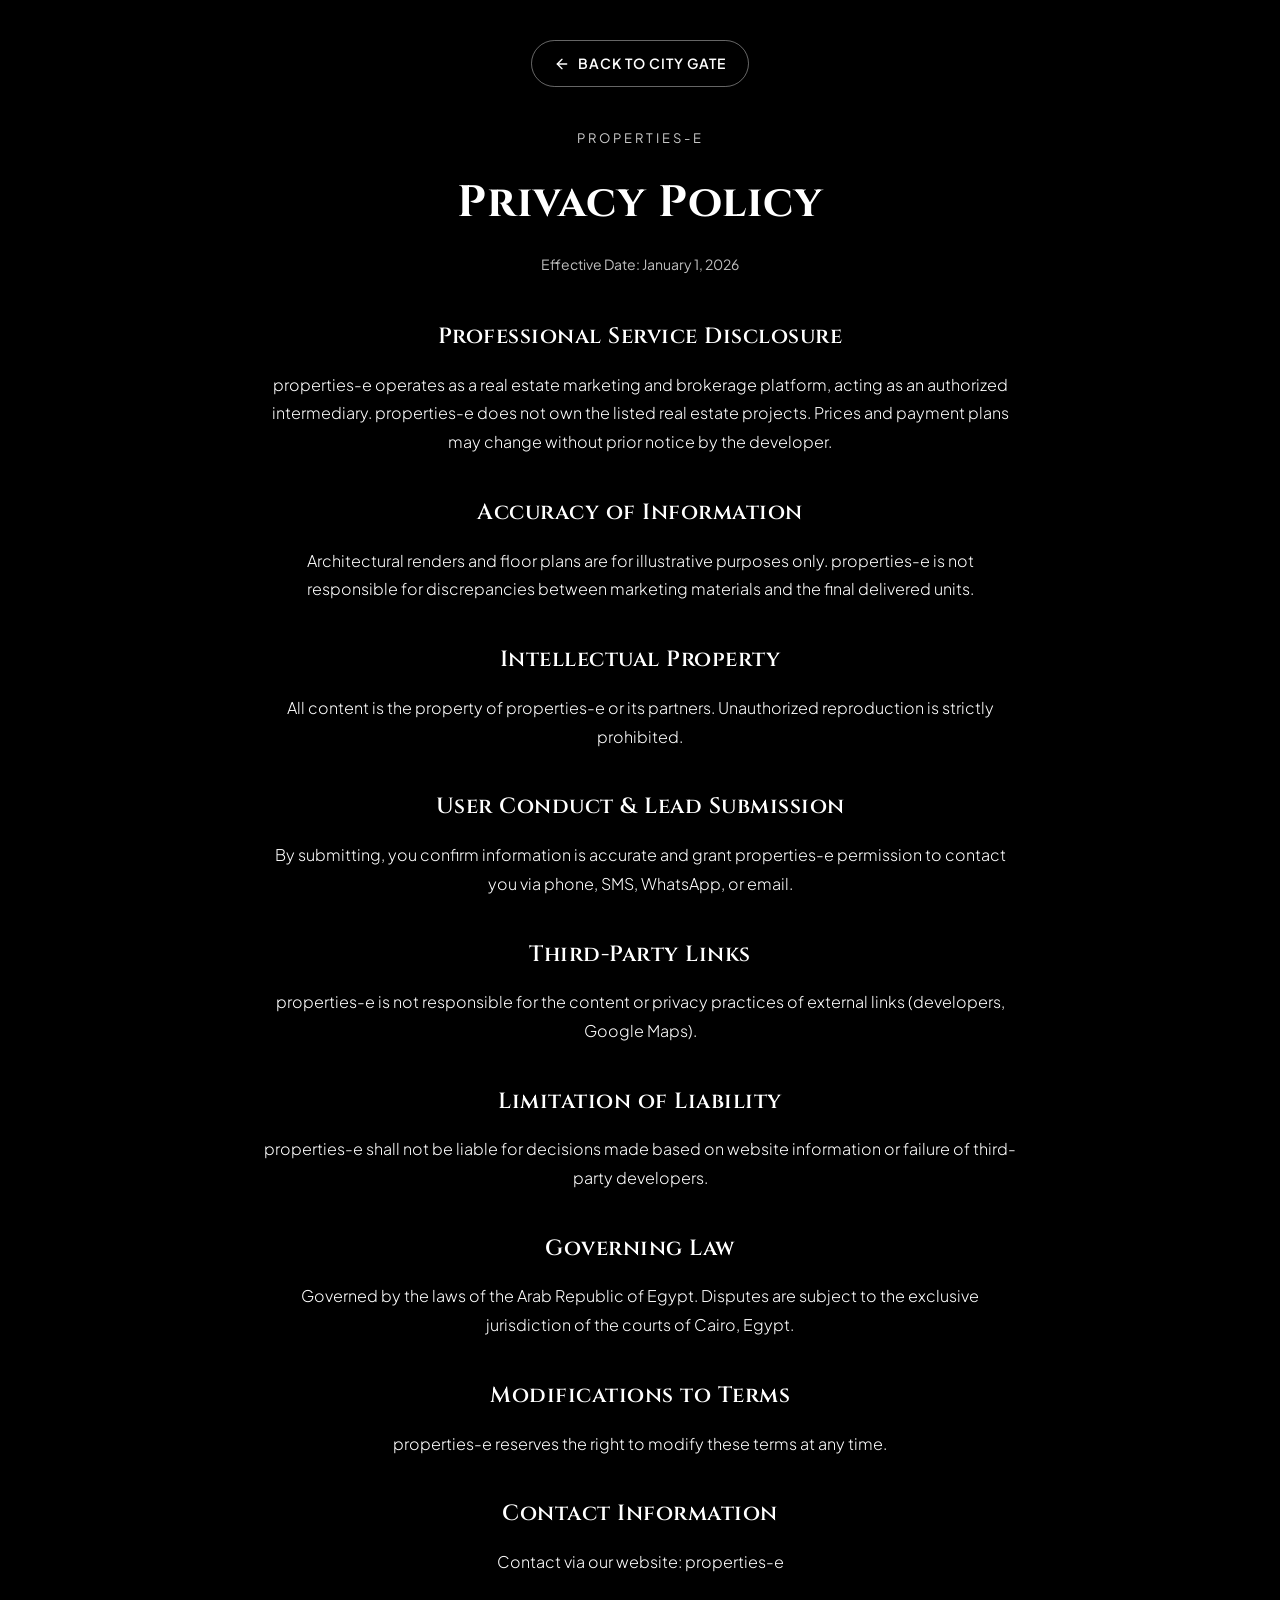
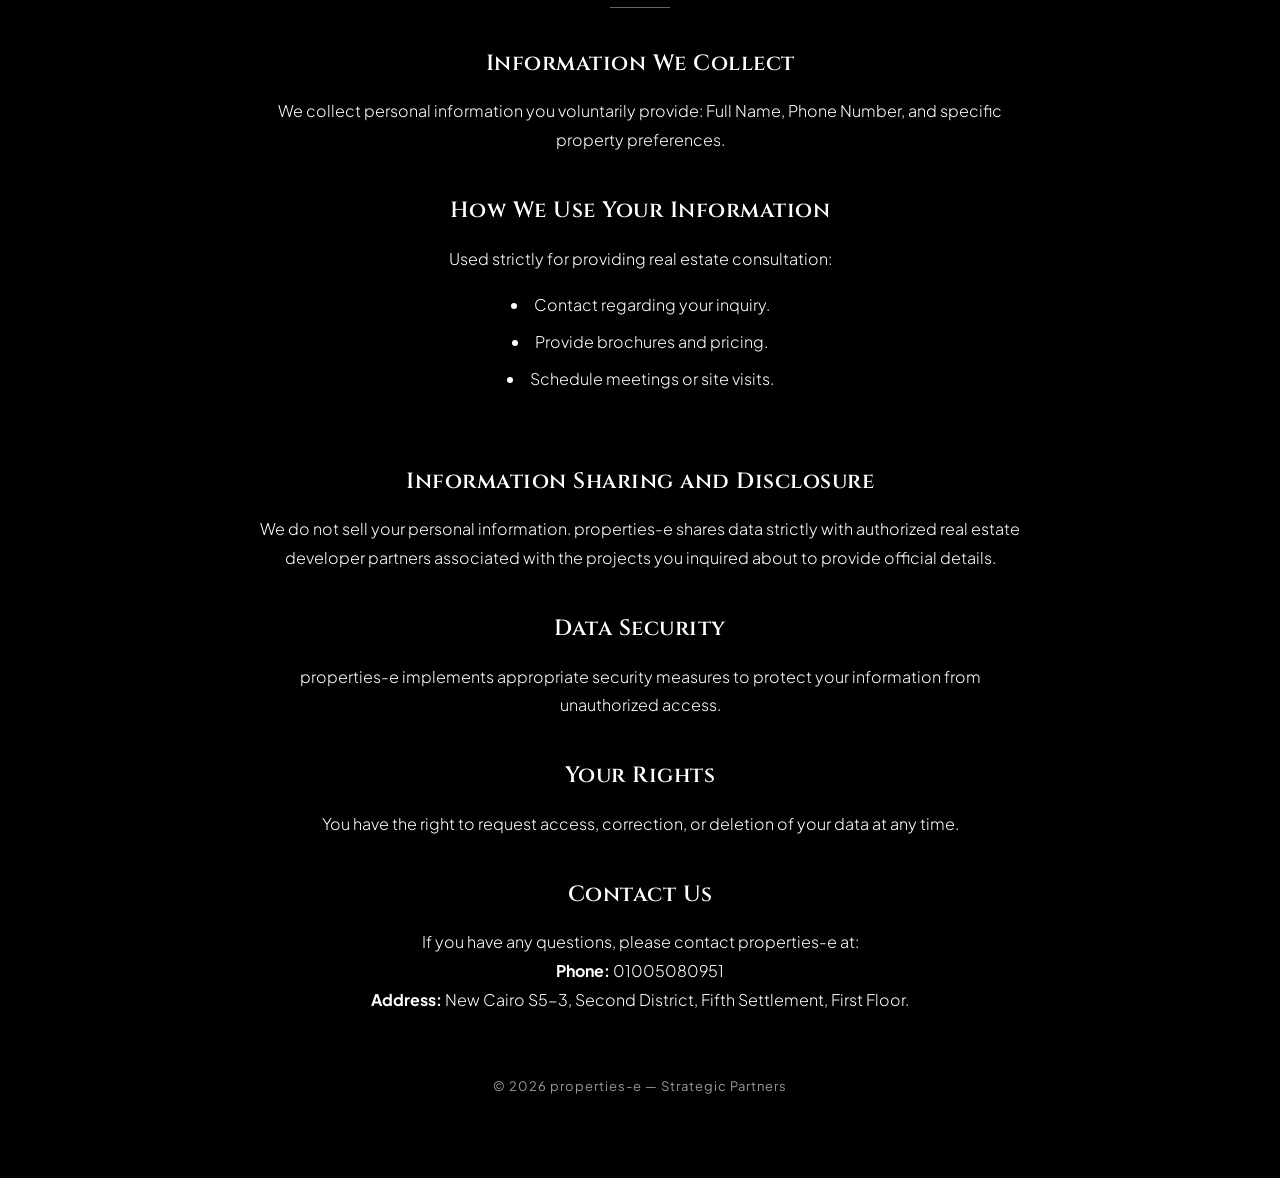
==== privacy.html @ fb1d0a05 "Add standalone legal pages (Terms & Conditions and Privacy Policy)" ====
<!DOCTYPE html>
<html lang="en">
<head>
  <meta charset="UTF-8">
  <meta name="viewport" content="width=device-width, initial-scale=1.0">
  <title>Privacy Policy — properties-e</title>
  <link rel="preconnect" href="https://fonts.googleapis.com">
  <link rel="preconnect" href="https://fonts.gstatic.com" crossorigin>
  <link href="https://fonts.googleapis.com/css2?family=Cinzel:wght@500;700&family=Plus+Jakarta+Sans:wght@300;400;500;600;700&display=swap" rel="stylesheet">
  <style>
    * {
      box-sizing: border-box;
      margin: 0;
      padding: 0;
    }
    body {
      background-color: #000000;
      color: #ffffff;
      font-family: 'Plus Jakarta Sans', -apple-system, BlinkMacSystemFont, 'Segoe UI', Roboto, sans-serif;
      line-height: 1.8;
      min-height: 100vh;
      padding: 40px 20px 80px 20px;
      display: flex;
      flex-direction: column;
      align-items: center;
      justify-content: flex-start;
      -webkit-font-smoothing: antialiased;
    }
    .legal-container {
      max-width: 820px;
      width: 100%;
      margin: 0 auto;
      text-align: center;
    }
    .back-nav {
      margin-bottom: 40px;
      display: inline-block;
    }
    .back-btn {
      display: inline-flex;
      align-items: center;
      gap: 8px;
      color: #ffffff;
      text-decoration: none;
      font-size: 14px;
      font-weight: 600;
      letter-spacing: 1px;
      text-transform: uppercase;
      padding: 10px 22px;
      border: 1px solid rgba(255, 255, 255, 0.4);
      border-radius: 30px;
      transition: all 0.3s ease;
      background: transparent;
    }
    .back-btn:hover {
      background: #ffffff;
      color: #000000;
      border-color: #ffffff;
    }
    .brand-mark {
      font-size: 13px;
      letter-spacing: 3px;
      text-transform: uppercase;
      color: #ffffff;
      opacity: 0.8;
      margin-bottom: 12px;
    }
    h1 {
      font-family: 'Cinzel', serif;
      font-size: clamp(32px, 5vw, 44px);
      font-weight: 700;
      color: #ffffff;
      margin-bottom: 10px;
      letter-spacing: 1px;
    }
    .date-stamp {
      font-size: 14px;
      color: #ffffff;
      opacity: 0.75;
      margin-bottom: 40px;
    }
    .legal-body {
      text-align: center;
    }
    h2 {
      font-family: 'Cinzel', serif;
      font-size: 22px;
      font-weight: 600;
      color: #ffffff;
      margin-top: 36px;
      margin-bottom: 14px;
      letter-spacing: 0.5px;
    }
    p {
      color: #ffffff;
      font-size: 16px;
      margin-bottom: 18px;
      font-weight: 300;
      max-width: 760px;
      margin-left: auto;
      margin-right: auto;
    }
    ul {
      list-style-position: inside;
      margin-bottom: 24px;
      padding: 0;
      display: inline-block;
      text-align: center;
    }
    li {
      color: #ffffff;
      font-size: 16px;
      margin-bottom: 8px;
      font-weight: 300;
    }
    .divider {
      width: 60px;
      height: 1px;
      background: rgba(255, 255, 255, 0.4);
      margin: 30px auto;
    }
    .footer-note {
      margin-top: 60px;
      font-size: 13px;
      opacity: 0.6;
      letter-spacing: 1px;
    }
    @media (max-width: 600px) {
      body {
        padding: 30px 16px 60px 16px;
      }
      p, li {
        font-size: 15px;
      }
      h2 {
        font-size: 19px;
      }
    }
  </style>
</head>
<body>
  <div class="legal-container">
    <div class="back-nav">
      <a href="index.html" class="back-btn">
        <svg width="16" height="16" viewBox="0 0 24 24" fill="none" stroke="currentColor" stroke-width="2" stroke-linecap="round" stroke-linejoin="round">
          <line x1="19" y1="12" x2="5" y2="12"></line>
          <polyline points="12 19 5 12 12 5"></polyline>
        </svg>
        Back to City Gate
      </a>
    </div>

    <div class="brand-mark">properties-e</div>
    <h1>Privacy Policy</h1>
    <div class="date-stamp">Effective Date: January 1, 2026</div>

    <div class="legal-body">
      <h2>Professional Service Disclosure</h2>
      <p>properties-e operates as a real estate marketing and brokerage platform, acting as an authorized intermediary. properties-e does not own the listed real estate projects. Prices and payment plans may change without prior notice by the developer.</p>

      <h2>Accuracy of Information</h2>
      <p>Architectural renders and floor plans are for illustrative purposes only. properties-e is not responsible for discrepancies between marketing materials and the final delivered units.</p>

      <h2>Intellectual Property</h2>
      <p>All content is the property of properties-e or its partners. Unauthorized reproduction is strictly prohibited.</p>

      <h2>User Conduct & Lead Submission</h2>
      <p>By submitting, you confirm information is accurate and grant properties-e permission to contact you via phone, SMS, WhatsApp, or email.</p>

      <h2>Third-Party Links</h2>
      <p>properties-e is not responsible for the content or privacy practices of external links (developers, Google Maps).</p>

      <h2>Limitation of Liability</h2>
      <p>properties-e shall not be liable for decisions made based on website information or failure of third-party developers.</p>

      <h2>Governing Law</h2>
      <p>Governed by the laws of the Arab Republic of Egypt. Disputes are subject to the exclusive jurisdiction of the courts of Cairo, Egypt.</p>

      <h2>Modifications to Terms</h2>
      <p>properties-e reserves the right to modify these terms at any time.</p>

      <h2>Contact Information</h2>
      <p>Contact via our website: properties-e</p>

      <div class="divider"></div>

      <h2>Information We Collect</h2>
      <p>We collect personal information you voluntarily provide: Full Name, Phone Number, and specific property preferences.</p>

      <h2>How We Use Your Information</h2>
      <p>Used strictly for providing real estate consultation:</p>
      <ul>
        <li>Contact regarding your inquiry.</li>
        <li>Provide brochures and pricing.</li>
        <li>Schedule meetings or site visits.</li>
      </ul>

      <h2>Information Sharing and Disclosure</h2>
      <p>We do not sell your personal information. properties-e shares data strictly with authorized real estate developer partners associated with the projects you inquired about to provide official details.</p>

      <h2>Data Security</h2>
      <p>properties-e implements appropriate security measures to protect your information from unauthorized access.</p>

      <h2>Your Rights</h2>
      <p>You have the right to request access, correction, or deletion of your data at any time.</p>

      <h2>Contact Us</h2>
      <p>If you have any questions, please contact properties-e at:<br>
      <strong>Phone:</strong> 01005080951<br>
      <strong>Address:</strong> New Cairo S5-3, Second District, Fifth Settlement, First Floor.</p>
    </div>

    <div class="footer-note">
      &copy; 2026 properties-e &mdash; Strategic Partners
    </div>
  </div>
</body>
</html>
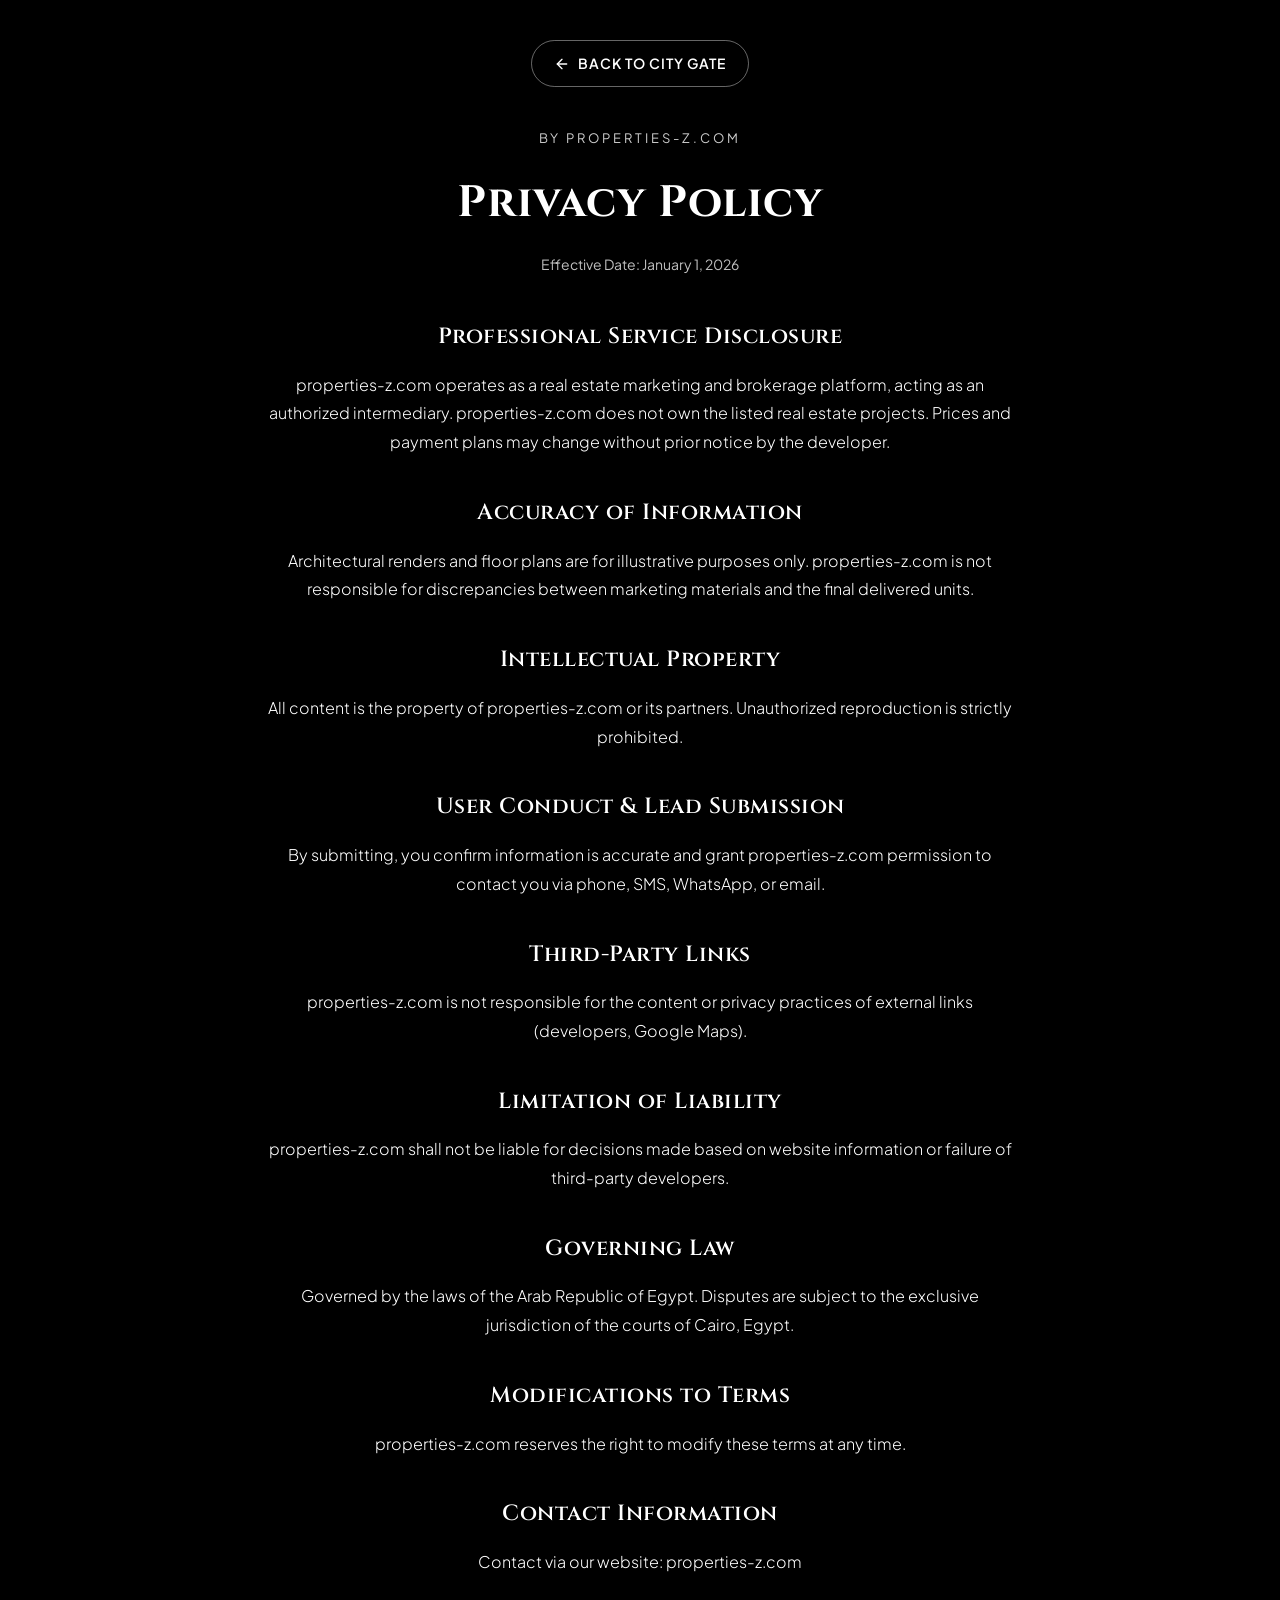
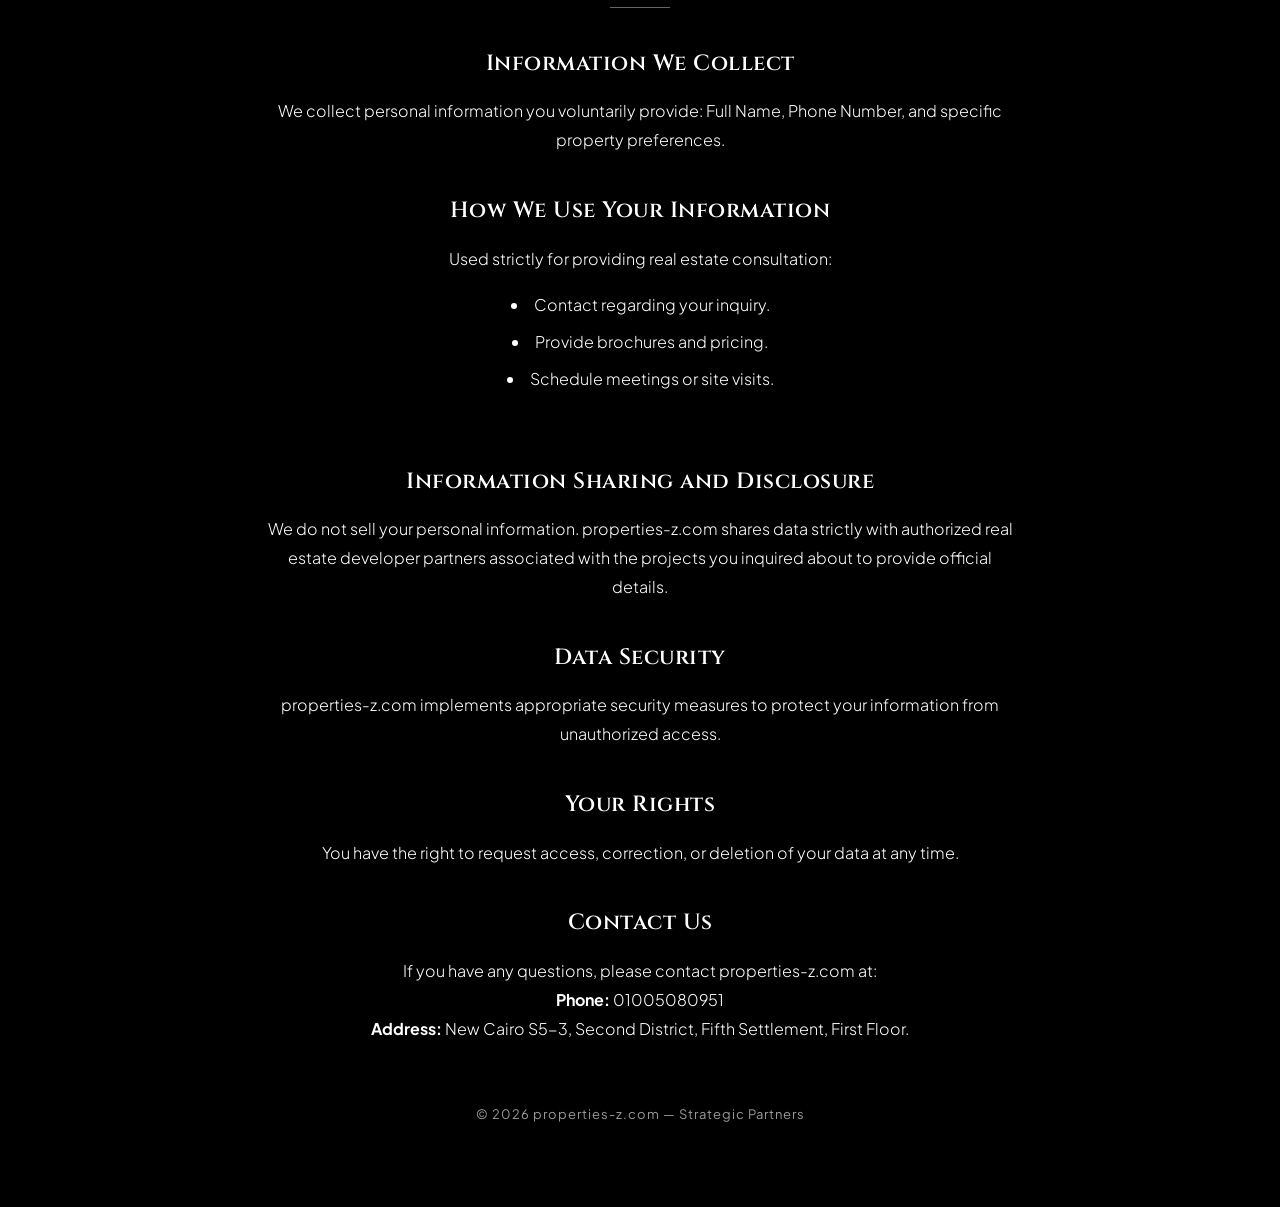
==== commit 02a8a55f: "fix: rebrand City Gate to properties-z.com" ====
--- a/privacy.html
+++ b/privacy.html
@@ -3,7 +3,7 @@
 <head>
   <meta charset="UTF-8">
   <meta name="viewport" content="width=device-width, initial-scale=1.0">
-  <title>Privacy Policy — properties-e</title>
+  <title>Privacy Policy — properties-z.com</title>
   <link rel="preconnect" href="https://fonts.googleapis.com">
   <link rel="preconnect" href="https://fonts.gstatic.com" crossorigin>
   <link href="https://fonts.googleapis.com/css2?family=Cinzel:wght@500;700&family=Plus+Jakarta+Sans:wght@300;400;500;600;700&display=swap" rel="stylesheet">
@@ -150,37 +150,37 @@
       </a>
     </div>
 
-    <div class="brand-mark">properties-e</div>
+    <div class="brand-mark">By properties-z.com</div>
     <h1>Privacy Policy</h1>
     <div class="date-stamp">Effective Date: January 1, 2026</div>
 
     <div class="legal-body">
       <h2>Professional Service Disclosure</h2>
-      <p>properties-e operates as a real estate marketing and brokerage platform, acting as an authorized intermediary. properties-e does not own the listed real estate projects. Prices and payment plans may change without prior notice by the developer.</p>
+      <p>properties-z.com operates as a real estate marketing and brokerage platform, acting as an authorized intermediary. properties-z.com does not own the listed real estate projects. Prices and payment plans may change without prior notice by the developer.</p>
 
       <h2>Accuracy of Information</h2>
-      <p>Architectural renders and floor plans are for illustrative purposes only. properties-e is not responsible for discrepancies between marketing materials and the final delivered units.</p>
+      <p>Architectural renders and floor plans are for illustrative purposes only. properties-z.com is not responsible for discrepancies between marketing materials and the final delivered units.</p>
 
       <h2>Intellectual Property</h2>
-      <p>All content is the property of properties-e or its partners. Unauthorized reproduction is strictly prohibited.</p>
+      <p>All content is the property of properties-z.com or its partners. Unauthorized reproduction is strictly prohibited.</p>
 
       <h2>User Conduct & Lead Submission</h2>
-      <p>By submitting, you confirm information is accurate and grant properties-e permission to contact you via phone, SMS, WhatsApp, or email.</p>
+      <p>By submitting, you confirm information is accurate and grant properties-z.com permission to contact you via phone, SMS, WhatsApp, or email.</p>
 
       <h2>Third-Party Links</h2>
-      <p>properties-e is not responsible for the content or privacy practices of external links (developers, Google Maps).</p>
+      <p>properties-z.com is not responsible for the content or privacy practices of external links (developers, Google Maps).</p>
 
       <h2>Limitation of Liability</h2>
-      <p>properties-e shall not be liable for decisions made based on website information or failure of third-party developers.</p>
+      <p>properties-z.com shall not be liable for decisions made based on website information or failure of third-party developers.</p>
 
       <h2>Governing Law</h2>
       <p>Governed by the laws of the Arab Republic of Egypt. Disputes are subject to the exclusive jurisdiction of the courts of Cairo, Egypt.</p>
 
       <h2>Modifications to Terms</h2>
-      <p>properties-e reserves the right to modify these terms at any time.</p>
+      <p>properties-z.com reserves the right to modify these terms at any time.</p>
 
       <h2>Contact Information</h2>
-      <p>Contact via our website: properties-e</p>
+      <p>Contact via our website: properties-z.com</p>
 
       <div class="divider"></div>
 
@@ -196,22 +196,22 @@
       </ul>
 
       <h2>Information Sharing and Disclosure</h2>
-      <p>We do not sell your personal information. properties-e shares data strictly with authorized real estate developer partners associated with the projects you inquired about to provide official details.</p>
+      <p>We do not sell your personal information. properties-z.com shares data strictly with authorized real estate developer partners associated with the projects you inquired about to provide official details.</p>
 
       <h2>Data Security</h2>
-      <p>properties-e implements appropriate security measures to protect your information from unauthorized access.</p>
+      <p>properties-z.com implements appropriate security measures to protect your information from unauthorized access.</p>
 
       <h2>Your Rights</h2>
       <p>You have the right to request access, correction, or deletion of your data at any time.</p>
 
       <h2>Contact Us</h2>
-      <p>If you have any questions, please contact properties-e at:<br>
+      <p>If you have any questions, please contact properties-z.com at:<br>
       <strong>Phone:</strong> 01005080951<br>
       <strong>Address:</strong> New Cairo S5-3, Second District, Fifth Settlement, First Floor.</p>
     </div>
 
     <div class="footer-note">
-      &copy; 2026 properties-e &mdash; Strategic Partners
+      &copy; 2026 properties-z.com &mdash; Strategic Partners
     </div>
   </div>
 </body>
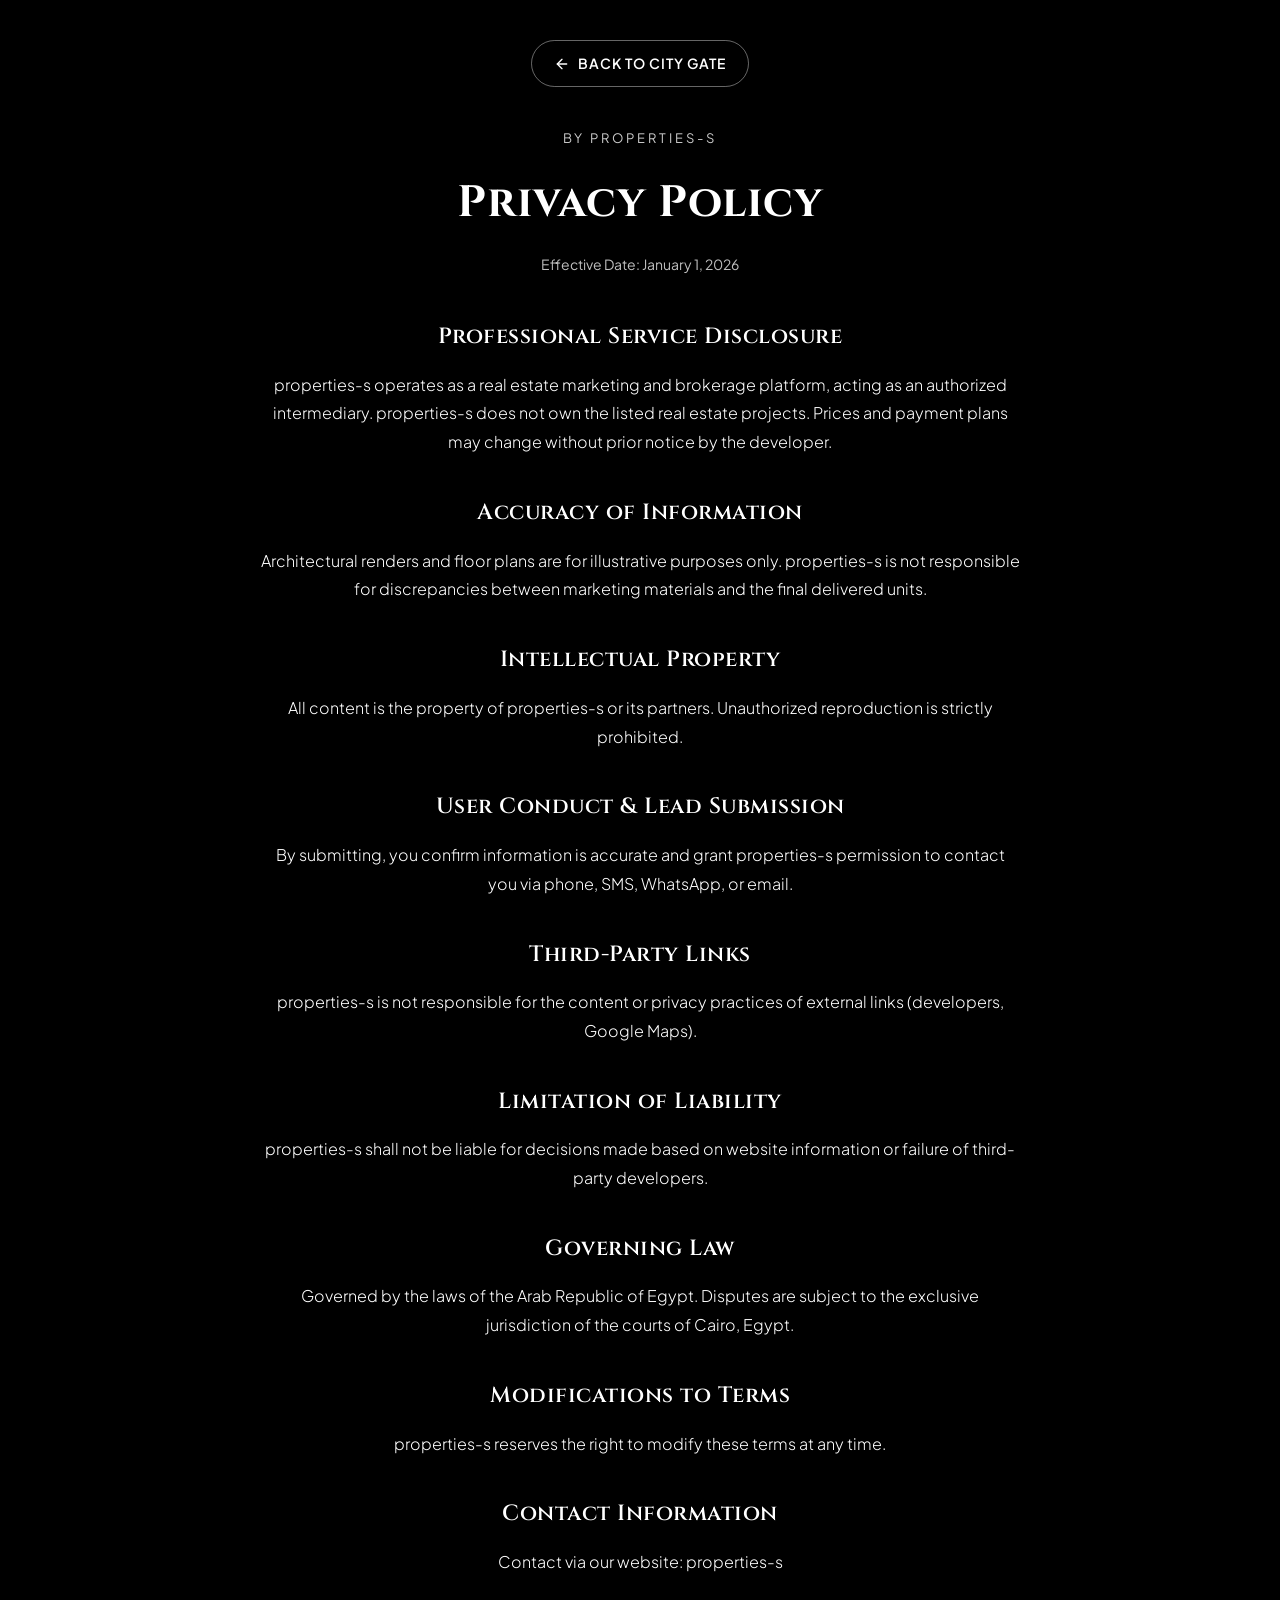
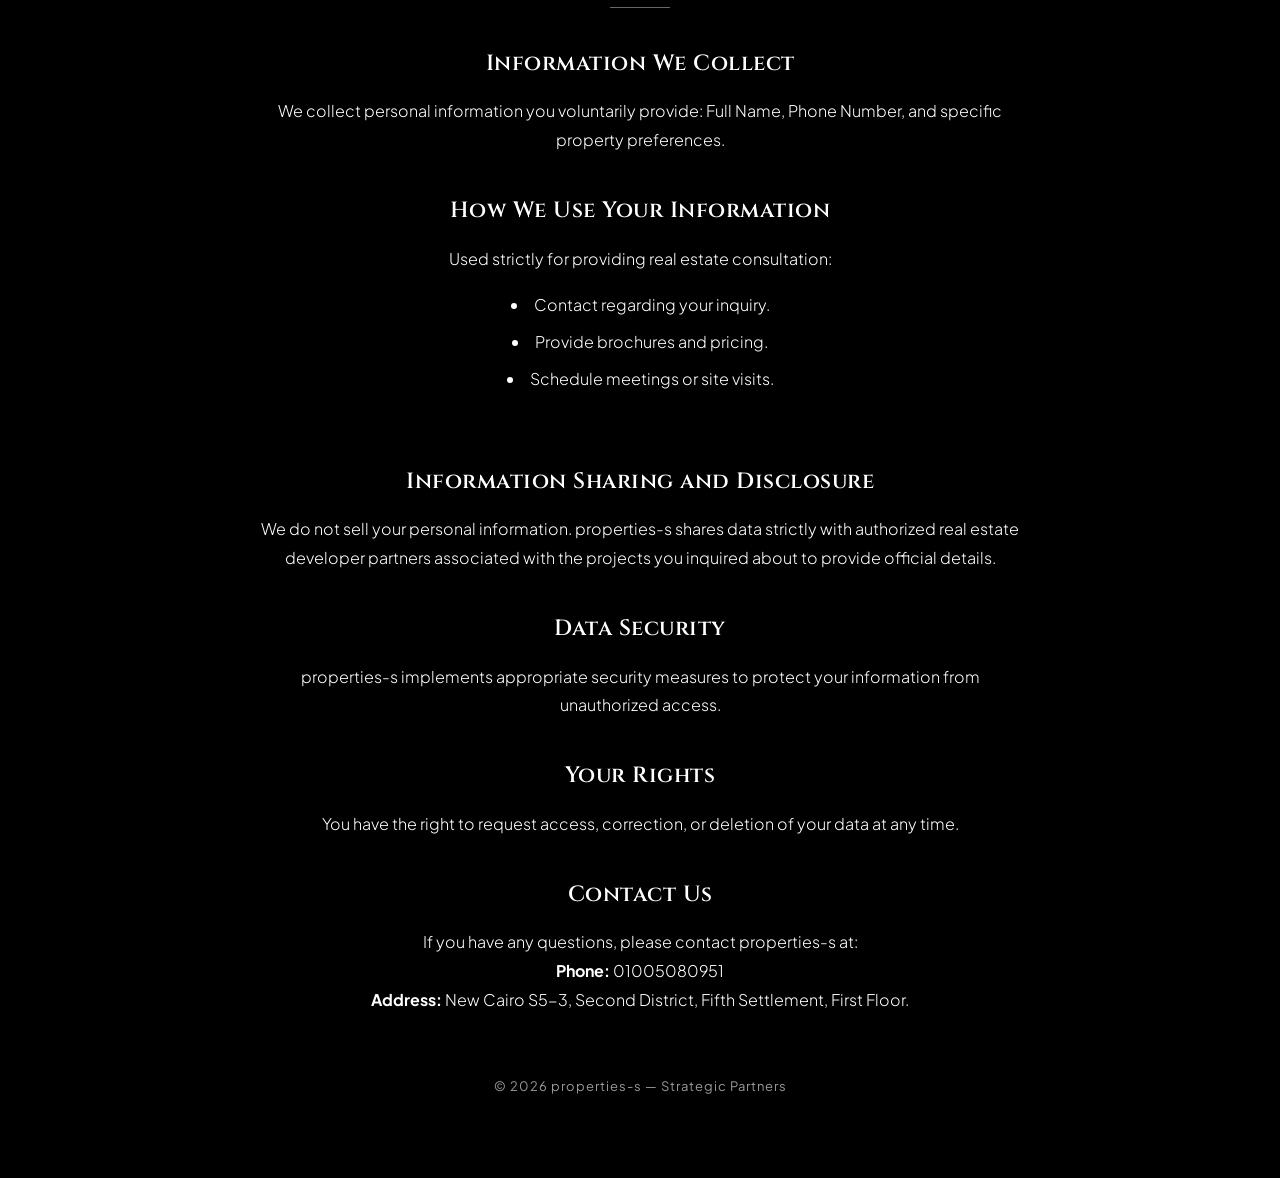
==== commit 9dbd0d92: "fix: rebrand all references from properties-z.com to properties-s" ====
--- a/privacy.html
+++ b/privacy.html
@@ -1,9 +1,19 @@
 <!DOCTYPE html>
 <html lang="en">
 <head>
+  <!-- Google tag (gtag.js) -->
+  <script async src="https://www.googletagmanager.com/gtag/js?id=G-9KWPXXF2JB"></script>
+  <script>
+    window.dataLayer = window.dataLayer || [];
+    function gtag(){dataLayer.push(arguments);}
+    gtag('js', new Date());
+
+    gtag('config', 'G-9KWPXXF2JB');
+  </script>
+
   <meta charset="UTF-8">
   <meta name="viewport" content="width=device-width, initial-scale=1.0">
-  <title>Privacy Policy — properties-z.com</title>
+  <title>Privacy Policy — properties-s</title>
   <link rel="preconnect" href="https://fonts.googleapis.com">
   <link rel="preconnect" href="https://fonts.gstatic.com" crossorigin>
   <link href="https://fonts.googleapis.com/css2?family=Cinzel:wght@500;700&family=Plus+Jakarta+Sans:wght@300;400;500;600;700&display=swap" rel="stylesheet">
@@ -150,37 +160,37 @@
       </a>
     </div>
 
-    <div class="brand-mark">By properties-z.com</div>
+    <div class="brand-mark">By properties-s</div>
     <h1>Privacy Policy</h1>
     <div class="date-stamp">Effective Date: January 1, 2026</div>
 
     <div class="legal-body">
       <h2>Professional Service Disclosure</h2>
-      <p>properties-z.com operates as a real estate marketing and brokerage platform, acting as an authorized intermediary. properties-z.com does not own the listed real estate projects. Prices and payment plans may change without prior notice by the developer.</p>
+      <p>properties-s operates as a real estate marketing and brokerage platform, acting as an authorized intermediary. properties-s does not own the listed real estate projects. Prices and payment plans may change without prior notice by the developer.</p>
 
       <h2>Accuracy of Information</h2>
-      <p>Architectural renders and floor plans are for illustrative purposes only. properties-z.com is not responsible for discrepancies between marketing materials and the final delivered units.</p>
+      <p>Architectural renders and floor plans are for illustrative purposes only. properties-s is not responsible for discrepancies between marketing materials and the final delivered units.</p>
 
       <h2>Intellectual Property</h2>
-      <p>All content is the property of properties-z.com or its partners. Unauthorized reproduction is strictly prohibited.</p>
+      <p>All content is the property of properties-s or its partners. Unauthorized reproduction is strictly prohibited.</p>
 
       <h2>User Conduct & Lead Submission</h2>
-      <p>By submitting, you confirm information is accurate and grant properties-z.com permission to contact you via phone, SMS, WhatsApp, or email.</p>
+      <p>By submitting, you confirm information is accurate and grant properties-s permission to contact you via phone, SMS, WhatsApp, or email.</p>
 
       <h2>Third-Party Links</h2>
-      <p>properties-z.com is not responsible for the content or privacy practices of external links (developers, Google Maps).</p>
+      <p>properties-s is not responsible for the content or privacy practices of external links (developers, Google Maps).</p>
 
       <h2>Limitation of Liability</h2>
-      <p>properties-z.com shall not be liable for decisions made based on website information or failure of third-party developers.</p>
+      <p>properties-s shall not be liable for decisions made based on website information or failure of third-party developers.</p>
 
       <h2>Governing Law</h2>
       <p>Governed by the laws of the Arab Republic of Egypt. Disputes are subject to the exclusive jurisdiction of the courts of Cairo, Egypt.</p>
 
       <h2>Modifications to Terms</h2>
-      <p>properties-z.com reserves the right to modify these terms at any time.</p>
+      <p>properties-s reserves the right to modify these terms at any time.</p>
 
       <h2>Contact Information</h2>
-      <p>Contact via our website: properties-z.com</p>
+      <p>Contact via our website: properties-s</p>
 
       <div class="divider"></div>
 
@@ -196,22 +206,22 @@
       </ul>
 
       <h2>Information Sharing and Disclosure</h2>
-      <p>We do not sell your personal information. properties-z.com shares data strictly with authorized real estate developer partners associated with the projects you inquired about to provide official details.</p>
+      <p>We do not sell your personal information. properties-s shares data strictly with authorized real estate developer partners associated with the projects you inquired about to provide official details.</p>
 
       <h2>Data Security</h2>
-      <p>properties-z.com implements appropriate security measures to protect your information from unauthorized access.</p>
+      <p>properties-s implements appropriate security measures to protect your information from unauthorized access.</p>
 
       <h2>Your Rights</h2>
       <p>You have the right to request access, correction, or deletion of your data at any time.</p>
 
       <h2>Contact Us</h2>
-      <p>If you have any questions, please contact properties-z.com at:<br>
+      <p>If you have any questions, please contact properties-s at:<br>
       <strong>Phone:</strong> 01005080951<br>
       <strong>Address:</strong> New Cairo S5-3, Second District, Fifth Settlement, First Floor.</p>
     </div>
 
     <div class="footer-note">
-      &copy; 2026 properties-z.com &mdash; Strategic Partners
+      &copy; 2026 properties-s &mdash; Strategic Partners
     </div>
   </div>
 </body>
